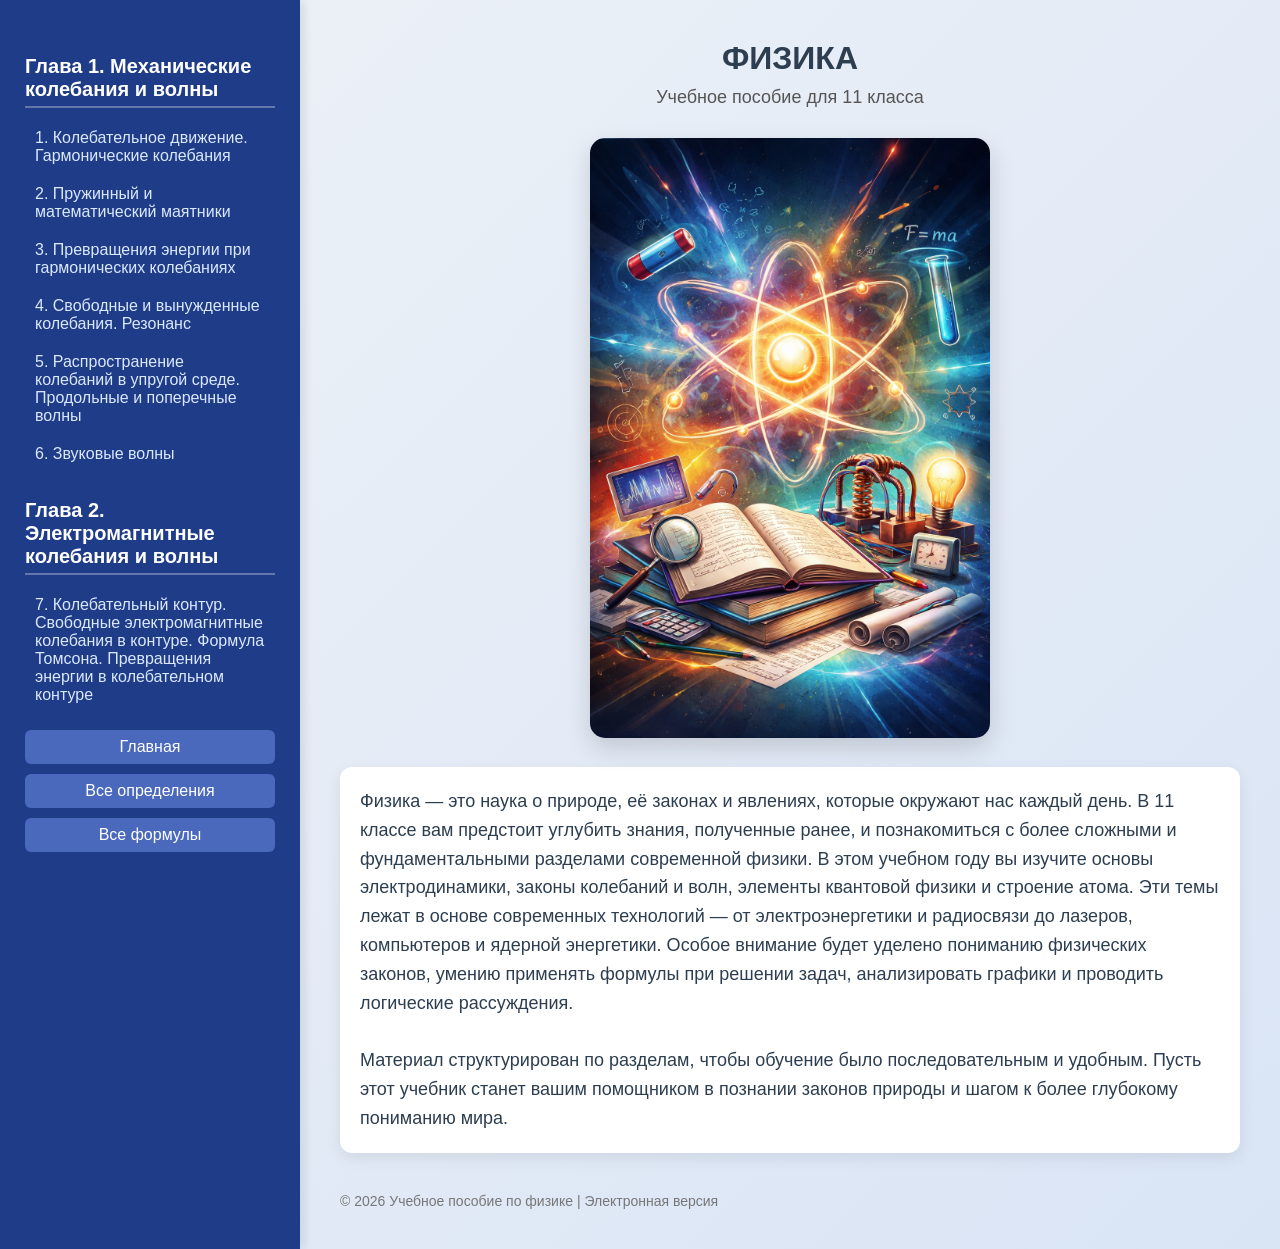
==== index.html @ d3d5358d "Добавил кнопку "Главная"" ====
<!DOCTYPE html>
<html lang="ru">
<head>
    <meta charset="UTF-8">
    <title>Учебное пособие — Физика</title>
    <meta name="viewport" content="width=device-width, initial-scale=1.0">
    <link rel="stylesheet" href="style.css">
</head>

<body>

<aside>

    <h2>Глава 1. Механические колебания и волны</h2>
    <ul class="topic-list">
        <li><a href="topic1.html">1. Колебательное движение. Гармонические колебания</a></li>
        <li><a href="topic2.html">2. Пружинный и математический маятники</a></li>
        <li><a href="topic3.html">3. Превращения энергии при гармонических колебаниях</a></li>
        <li><a href="topic4.html">4. Свободные и вынужденные колебания. Резонанс</a></li>
        <li><a href="topic5.html">5. Распространение колебаний в упругой среде. 
            Продольные и поперечные волны</a></li>
        <li><a href="topic6.html">6. Звуковые волны</a></li>
    </ul>

    <h2>Глава 2. Электромагнитные колебания и волны</h2>
    <ul class="topic-list">
        <li><a href="topic5.html">7. Колебательный контур. Свободные электромагнитные 
            колебания в контуре. Формула Томсона. Превращения энергии в колебательном 
            контуре</a></li>
    </ul>

    <div class="extra-links">
        <a href="index.html">Главная</a>
        <a href="definitions.html">Все определения</a>
        <a href="formulas.html">Все формулы</a>
    </div>
</aside>

<main>
    <header>
        <h1>ФИЗИКА</h1>
        <p>Учебное пособие для 11 класса</p>
    </header>

    <div class="hero-image">
        <img src="assets/Main/physics.png" alt="Иллюстрация программирования">
    </div>

    <div class="intro">
        <p>
            Физика — это наука о природе, её законах и явлениях, которые окружают нас каждый день. В 11 классе вам предстоит углубить знания, полученные ранее, и познакомиться с более сложными и фундаментальными разделами современной физики.
            В этом учебном году вы изучите основы электродинамики, законы колебаний и волн, элементы квантовой физики и строение атома. Эти темы лежат в основе современных технологий — от электроэнергетики и радиосвязи до лазеров, компьютеров и ядерной энергетики.
            Особое внимание будет уделено пониманию физических законов, умению применять формулы при решении задач, анализировать графики и проводить логические рассуждения.
            
        </p>
        <br>
        <p>
            Материал структурирован по разделам, чтобы обучение было последовательным
            и удобным. Пусть этот учебник станет вашим помощником в познании законов природы и шагом к более глубокому пониманию мира.
        </p>
    </div>

    <footer>
        © 2026 Учебное пособие по физике | Электронная версия
    </footer>
</main>

</body>
</html>
---- style.css ----
* {
  margin: 0;
  padding: 0;
  box-sizing: border-box;
  font-family: "Segoe UI", sans-serif;
}

body {
  background: linear-gradient(135deg, #eef2f7, #d9e4f5);
  color: #2c3e50;
  display: flex;
  min-height: 100vh;
}

/* Левое меню */
aside {
  width: 300px;
  background: #1f3c88;
  color: white;
  padding: 25px;
  box-shadow: 4px 0 10px rgba(0, 0, 0, 0.1);
}

aside h2 {
  margin-bottom: 15px;
  font-size: 20px;
  border-bottom: 2px solid rgba(255, 255, 255, 0.3);
  padding-bottom: 5px;
}

.topic-list {
  list-style: none;
  margin-bottom: 20px;
}

.topic-list li {
  margin: 8px 0;
}

.topic-list a {
  text-decoration: none;
  color: #dbe9ff;
  padding: 6px 10px;
  display: block;
  border-radius: 6px;
  transition: all 0.3s ease;
}

.topic-list a:hover {
  background-color: #4a69bd;
  transform: translateX(5px);
  color: white;
}

.extra-links a {
  display: block;
  margin-top: 10px;
  padding: 8px 10px;
  background: #4a69bd;
  color: white;
  text-decoration: none;
  border-radius: 6px;
  text-align: center;
  transition: 0.3s;
}

.extra-links a:hover {
  background: #6a89cc;
}

/* Основная часть */
main {
  flex: 1;
  padding: 40px;
}

header {
  margin-bottom: 30px;
}

header h1 {
  font-size: 32px;
  margin-bottom: 10px;
  text-align: center;
}

header p {
  font-size: 18px;
  color: #555;
  text-align: center;
}

.hero-image {
  margin: 25px 0;
  text-align: center;
}

.hero-image img {
  max-width: 400px;
  width: 100%;
  border-radius: 15px;
  box-shadow: 0 10px 25px rgba(0, 0, 0, 0.15);
}

.intro {
  font-size: 18px;
  line-height: 1.6;
  background: white;
  padding: 20px;
  border-radius: 12px;
  box-shadow: 0 5px 15px rgba(0, 0, 0, 0.08);
}

footer {
  margin-top: 40px;
  font-size: 14px;
  color: #777;
}

/* === СТРАНИЦА ОПРЕДЕЛЕНИЙ === */

.controls {
  display: flex;
  gap: 15px;
  margin-bottom: 25px;
  flex-wrap: wrap;
  width: 100%;
}

.controls input {
  padding: 10px;
  width: 90%;
  border-radius: 8px;
  border: 1px solid #ccc;
}

.controls button {
  width: 8%;
  padding: 10px 15px;
  border-radius: 8px;
  border: none;
  background: #1f3c88;
  color: white;
  cursor: pointer;
  transition: 0.3s;
}

.controls button:hover {
  background: #4a69bd;
}

.definition {
  background: white;
  margin-bottom: 12px;
  border-radius: 10px;
  box-shadow: 0 5px 15px rgba(0, 0, 0, 0.08);
  overflow: hidden;
  transition: 0.3s;
}

.term {
  padding: 14px;
  font-weight: 600;
  cursor: pointer;
  transition: 0.3s;
}

.term:hover {
  background: #eaf0ff;
}

.description {
  max-height: 0;
  overflow: hidden;
  padding: 0 14px;
  background: #f8faff;
  transition: all 0.3s ease;
}

.description.open {
  max-height: 300px;
  padding: 14px;
}

h2 {
  margin-top: 30px;
  margin-bottom: 15px;
  border-bottom: 2px solid #1f3c88;
  padding-bottom: 5px;
}

/* Адаптивность */
@media (max-width: 900px) {
  body {
    flex-direction: column;
  }

  aside {
    width: 100%;
  }
}
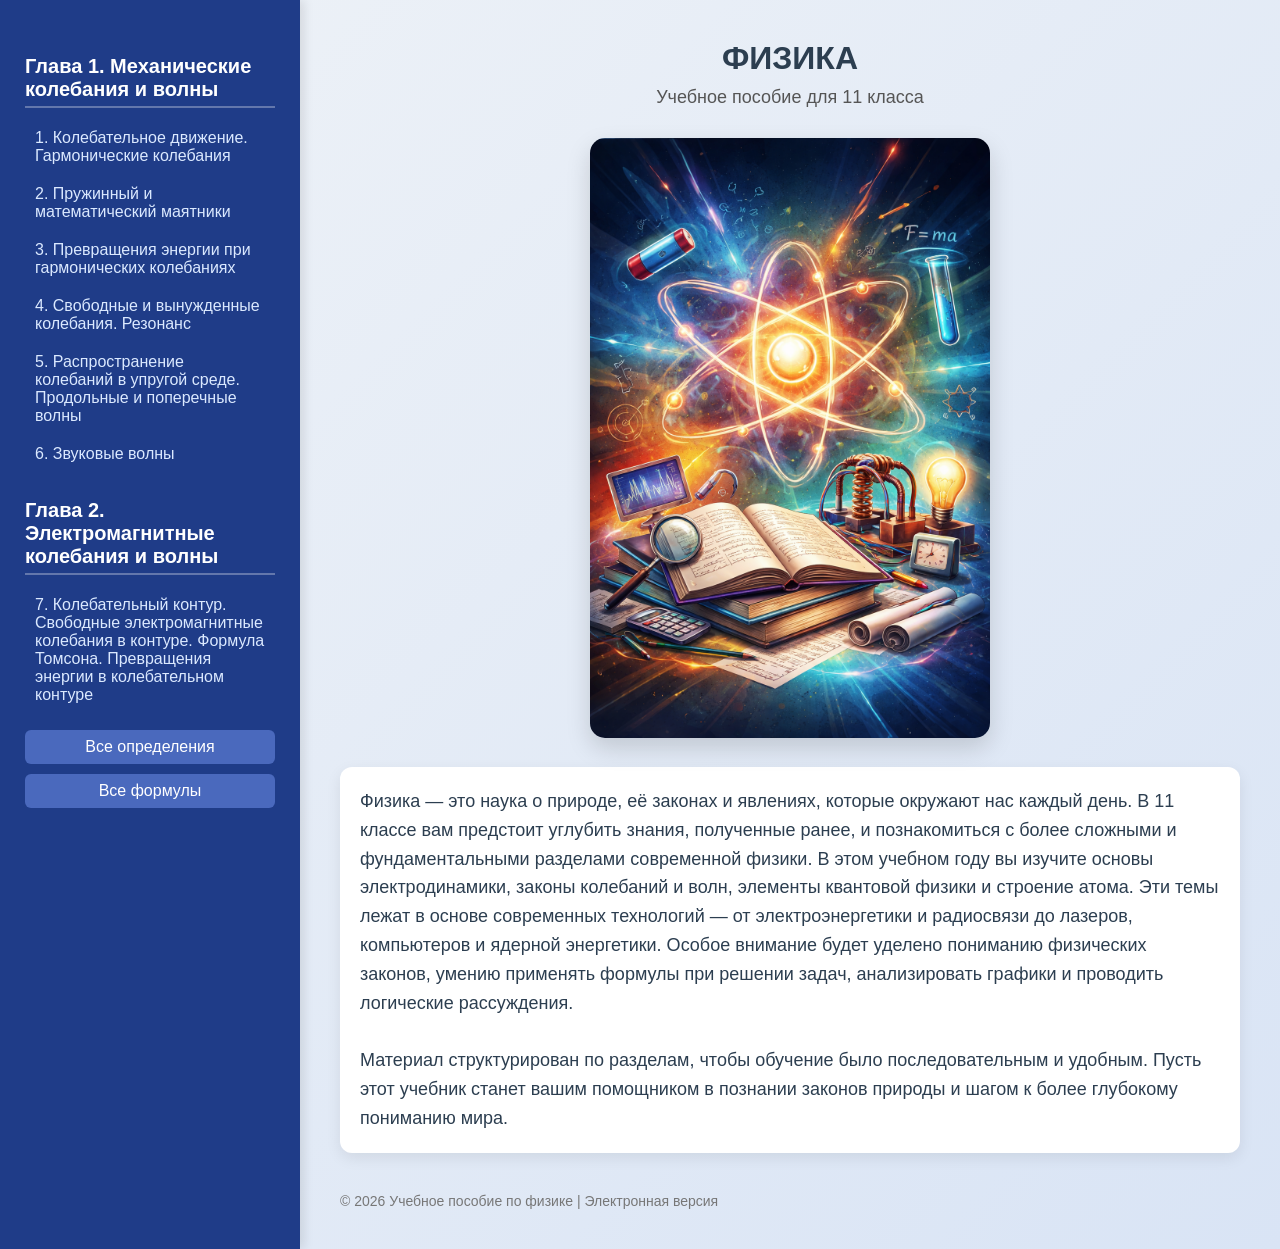
==== commit 6b578a61: "kipish_lutiy" ====
--- a/index.html
+++ b/index.html
@@ -10,10 +10,9 @@
 <body>
 
 <aside>
-
     <h2>Глава 1. Механические колебания и волны</h2>
     <ul class="topic-list">
-        <li><a href="topic1.html">1. Колебательное движение. Гармонические колебания</a></li>
+        <li><a href="chapters/chapter_1.html">1. Колебательное движение. Гармонические колебания</a></li>
         <li><a href="topic2.html">2. Пружинный и математический маятники</a></li>
         <li><a href="topic3.html">3. Превращения энергии при гармонических колебаниях</a></li>
         <li><a href="topic4.html">4. Свободные и вынужденные колебания. Резонанс</a></li>
@@ -30,7 +29,6 @@
     </ul>
 
     <div class="extra-links">
-        <a href="index.html">Главная</a>
         <a href="definitions.html">Все определения</a>
         <a href="formulas.html">Все формулы</a>
     </div>
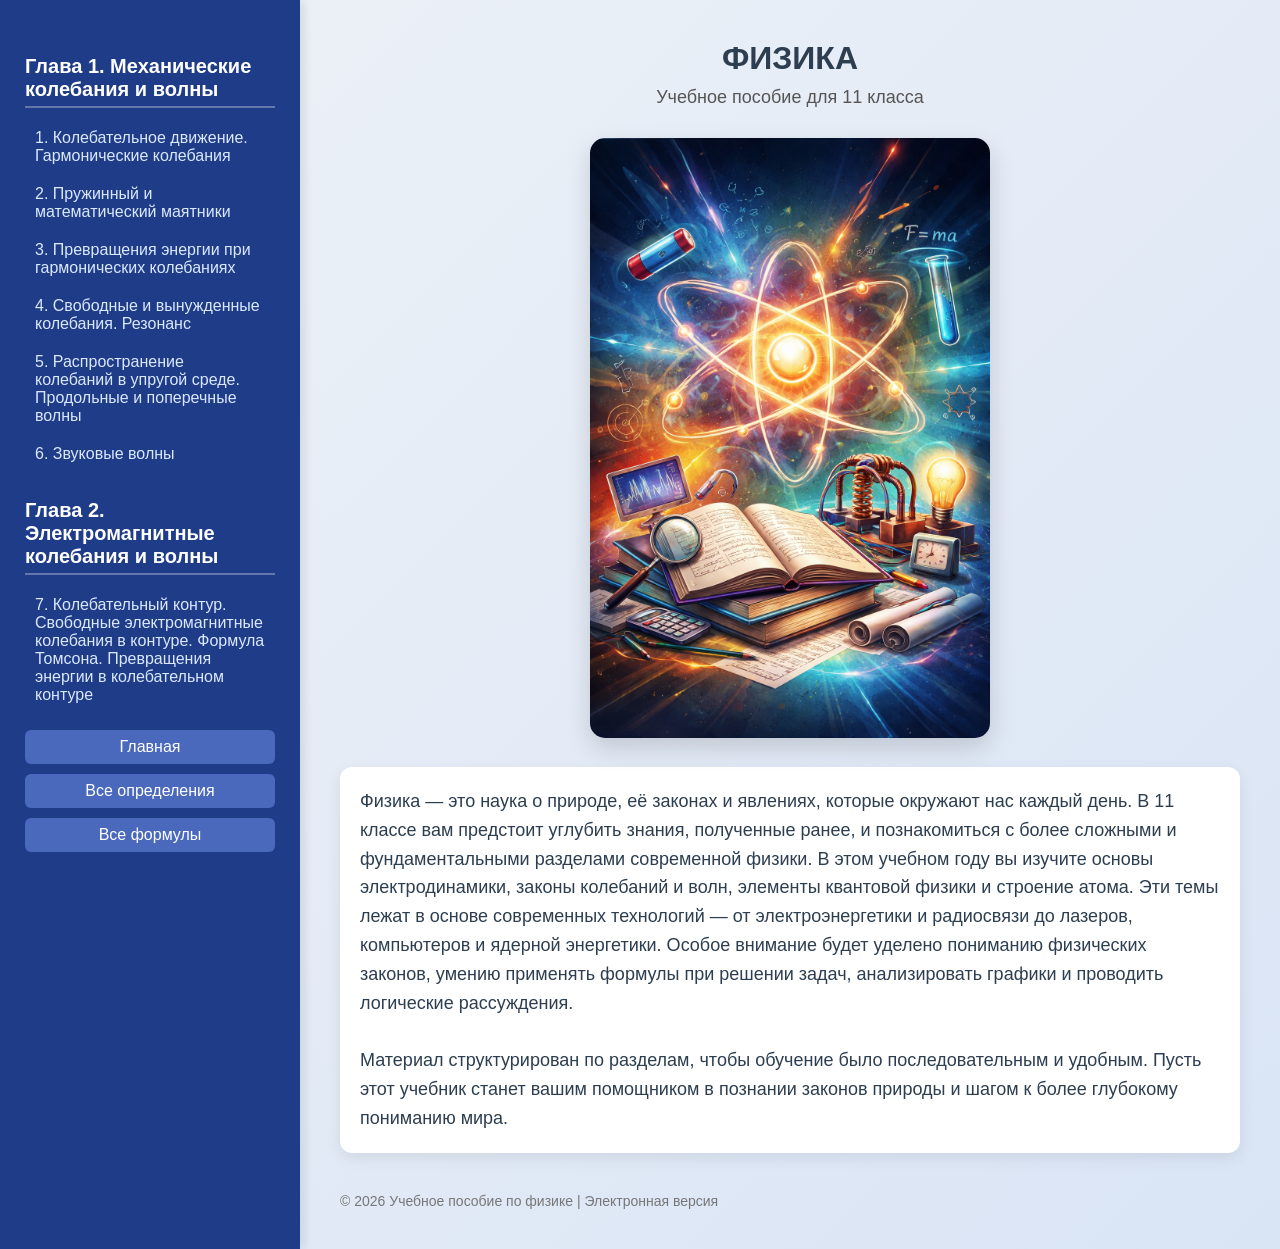
==== commit 3c988818: "Merge remote-tracking branch 'origin/main'" ====
--- a/index.html
+++ b/index.html
@@ -10,25 +10,27 @@
 <body>
 
 <aside>
+
     <h2>Глава 1. Механические колебания и волны</h2>
     <ul class="topic-list">
         <li><a href="chapters/chapter_1.html">1. Колебательное движение. Гармонические колебания</a></li>
-        <li><a href="topic2.html">2. Пружинный и математический маятники</a></li>
-        <li><a href="topic3.html">3. Превращения энергии при гармонических колебаниях</a></li>
-        <li><a href="topic4.html">4. Свободные и вынужденные колебания. Резонанс</a></li>
-        <li><a href="topic5.html">5. Распространение колебаний в упругой среде. 
+        <li><a href="chapters/chapter_2.html">2. Пружинный и математический маятники</a></li>
+        <li><a href="chapters/chapter_3.html">3. Превращения энергии при гармонических колебаниях</a></li>
+        <li><a href="chapters/chapter_4.html">4. Свободные и вынужденные колебания. Резонанс</a></li>
+        <li><a href="chapters/chapter_5.html">5. Распространение колебаний в упругой среде. 
             Продольные и поперечные волны</a></li>
-        <li><a href="topic6.html">6. Звуковые волны</a></li>
+        <li><a href="chapters/chapter_6.html">6. Звуковые волны</a></li>
     </ul>
 
     <h2>Глава 2. Электромагнитные колебания и волны</h2>
     <ul class="topic-list">
-        <li><a href="topic5.html">7. Колебательный контур. Свободные электромагнитные 
+        <li><a href="chapters/chapter_7.html">7. Колебательный контур. Свободные электромагнитные 
             колебания в контуре. Формула Томсона. Превращения энергии в колебательном 
             контуре</a></li>
     </ul>
 
     <div class="extra-links">
+        <a href="index.html">Главная</a>
         <a href="definitions.html">Все определения</a>
         <a href="formulas.html">Все формулы</a>
     </div>
--- a/style.css
+++ b/style.css
@@ -154,11 +154,11 @@
   margin-bottom: 12px;
   border-radius: 10px;
   box-shadow: 0 5px 15px rgba(0, 0, 0, 0.08);
-  overflow: hidden;
   transition: 0.3s;
 }
 
 .term {
+  overflow: visible;
   padding: 14px;
   font-weight: 600;
   cursor: pointer;
@@ -170,16 +170,14 @@
 }
 
 .description {
-  max-height: 0;
-  overflow: hidden;
-  padding: 0 14px;
+  display: none;
+  padding: 14px;
   background: #f8faff;
-  transition: all 0.3s ease;
+  overflow: visible;
 }
 
 .description.open {
-  max-height: 300px;
-  padding: 14px;
+  display: block;
 }
 
 h2 {
@@ -189,6 +187,22 @@
   padding-bottom: 5px;
 }
 
+/* Формулы */
+.formulas {
+  max-width: 900px;
+  margin: auto;
+  font-family: "Times New Roman", serif;
+  line-height: 1.6;
+}
+
+.formula-block {
+  background: #f9f9f9;
+  padding: 20px;
+  margin: 20px 0;
+  border-left: 5px solid #2c3e50;
+  border-radius: 8px;
+}
+
 /* Адаптивность */
 @media (max-width: 900px) {
   body {
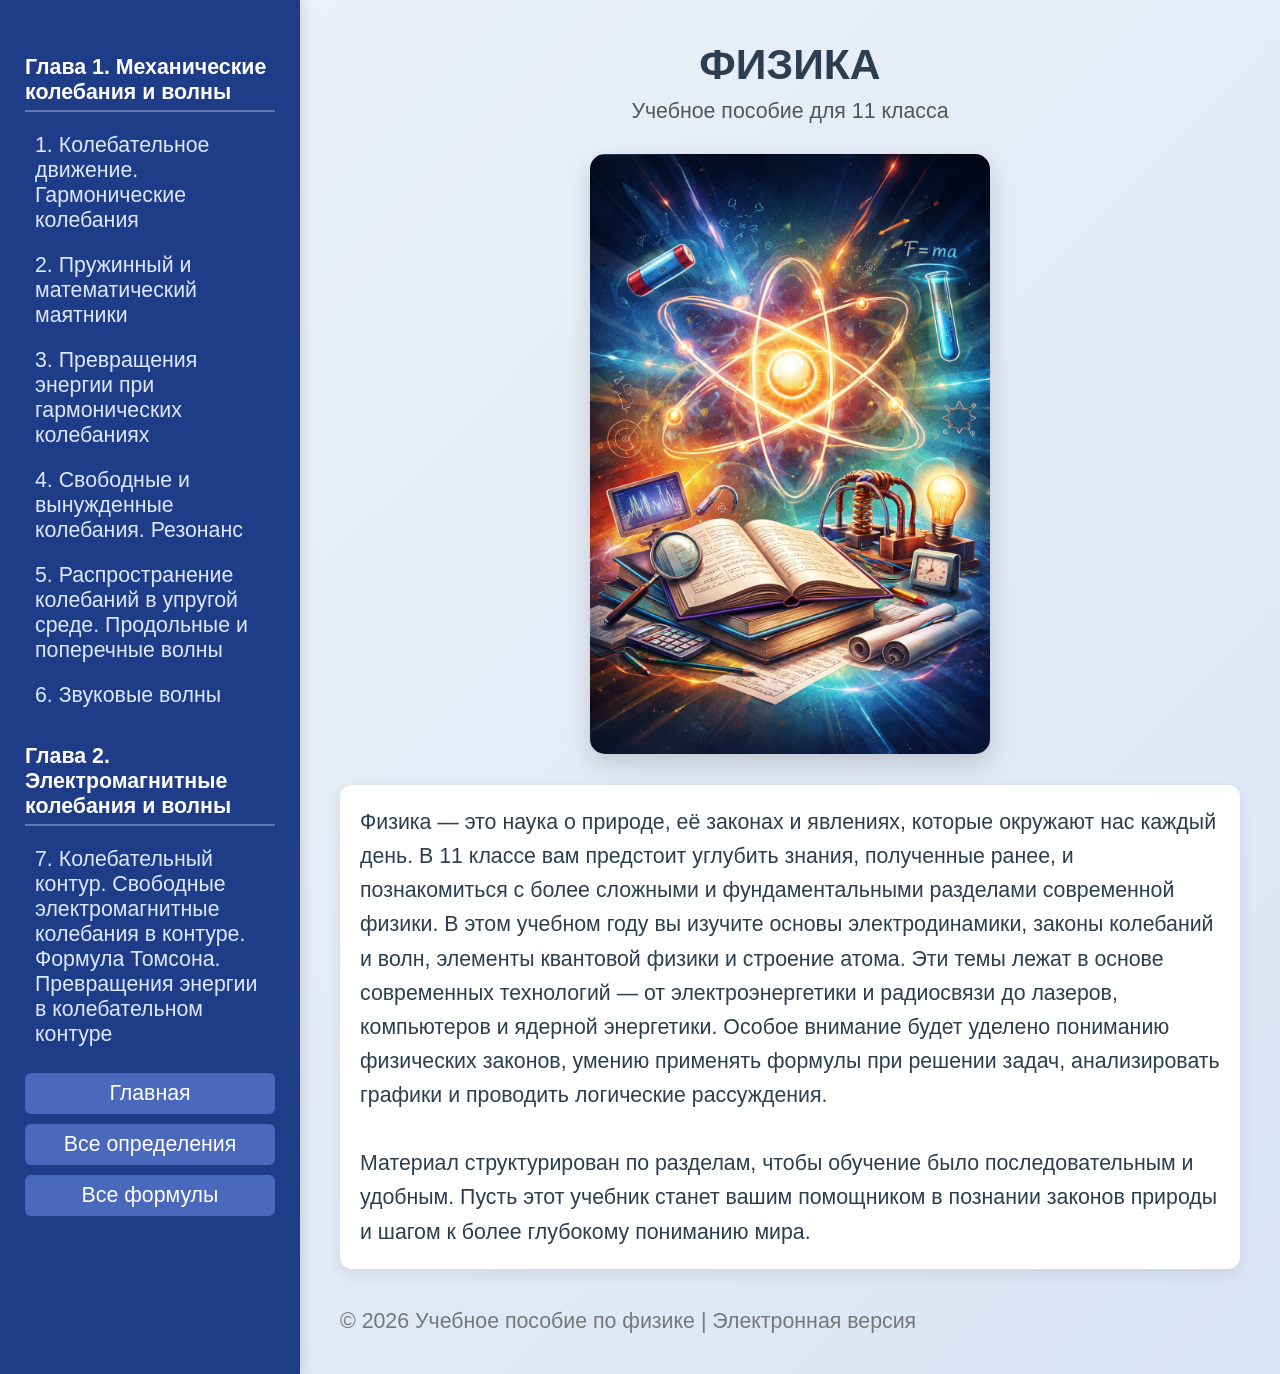
==== commit 342dd0b7: "Поправил текст" ====
--- a/index.html
+++ b/index.html
@@ -13,18 +13,18 @@
 
     <h2>Глава 1. Механические колебания и волны</h2>
     <ul class="topic-list">
-        <li><a href="chapters/chapter_1.html">1. Колебательное движение. Гармонические колебания</a></li>
-        <li><a href="chapters/chapter_2.html">2. Пружинный и математический маятники</a></li>
-        <li><a href="chapters/chapter_3.html">3. Превращения энергии при гармонических колебаниях</a></li>
-        <li><a href="chapters/chapter_4.html">4. Свободные и вынужденные колебания. Резонанс</a></li>
-        <li><a href="chapters/chapter_5.html">5. Распространение колебаний в упругой среде. 
+        <li><a href="chapters/chapter_1.html" id="link-chapter_1">1. Колебательное движение. Гармонические колебания</a></li>
+        <li><a href="chapters/chapter_2.html" id="link-chapter_2">2. Пружинный и математический маятники</a></li>
+        <li><a href="chapters/chapter_3.html" id="link-chapter_3">3. Превращения энергии при гармонических колебаниях</a></li>
+        <li><a href="chapters/chapter_4.html" id="link-chapter_4">4. Свободные и вынужденные колебания. Резонанс</a></li>
+        <li><a href="chapters/chapter_5.html" id="link-chapter_5">5. Распространение колебаний в упругой среде. 
             Продольные и поперечные волны</a></li>
-        <li><a href="chapters/chapter_6.html">6. Звуковые волны</a></li>
+        <li><a href="chapters/chapter_6.html" id="link-chapter_6">6. Звуковые волны</a></li>
     </ul>
 
     <h2>Глава 2. Электромагнитные колебания и волны</h2>
     <ul class="topic-list">
-        <li><a href="chapters/chapter_7.html">7. Колебательный контур. Свободные электромагнитные 
+        <li><a href="chapters/chapter_7.html" id="link-chapter_7">7. Колебательный контур. Свободные электромагнитные 
             колебания в контуре. Формула Томсона. Превращения энергии в колебательном 
             контуре</a></li>
     </ul>
@@ -64,6 +64,34 @@
         © 2026 Учебное пособие по физике | Электронная версия
     </footer>
 </main>
+<script>
+    (function() {
+        const currentChapterId = 'chapter_1';
+        
+        let viewedChapters = JSON.parse(localStorage.getItem('viewedChapters')) || [];
+        if (!viewedChapters.includes(currentChapterId)) {
+            viewedChapters.push(currentChapterId);
+            localStorage.setItem('viewedChapters', JSON.stringify(viewedChapters));
+        }
+        
+        function markVisitedChapters() {
+            const links = document.querySelectorAll('.topic-list a');
+            links.forEach(link => {
+                const linkId = link.id;
+                if (linkId) {
+                    const chapterId = linkId.replace('link-', '');
+                    if (viewedChapters.includes(chapterId) && chapterId !== currentChapterId) {
+                        link.classList.add('visited');
+                    } else {
+                        link.classList.remove('visited');
+                    }
+                }
+            });
+        }
+        
+        document.addEventListener('DOMContentLoaded', markVisitedChapters);
+    })();
+    </script>
 
 </body>
 </html>
--- a/style.css
+++ b/style.css
@@ -6,6 +6,7 @@
 }
 
 body {
+  font-size: 16pt;
   background: linear-gradient(135deg, #eef2f7, #d9e4f5);
   color: #2c3e50;
   display: flex;
@@ -23,7 +24,7 @@
 
 aside h2 {
   margin-bottom: 15px;
-  font-size: 20px;
+  font-size: 16pt;
   border-bottom: 2px solid rgba(255, 255, 255, 0.3);
   padding-bottom: 5px;
 }
@@ -79,13 +80,13 @@
 }
 
 header h1 {
-  font-size: 32px;
+  font-size: 32pt;
   margin-bottom: 10px;
   text-align: center;
 }
 
 header p {
-  font-size: 18px;
+  font-size: 16pt;
   color: #555;
   text-align: center;
 }
@@ -103,7 +104,7 @@
 }
 
 .intro {
-  font-size: 18px;
+  font-size: 16pt;
   line-height: 1.6;
   background: white;
   padding: 20px;
@@ -113,7 +114,7 @@
 
 footer {
   margin-top: 40px;
-  font-size: 14px;
+  font-size: 16pt;
   color: #777;
 }
 
@@ -203,6 +204,40 @@
   border-radius: 8px;
 }
 
+/* ВИДЕО */
+
+.video-block {
+  background: white;
+  border-radius: 16px;
+  padding: 20px;
+  margin-bottom: 30px;
+  box-shadow: 0 6px 18px rgba(0, 0, 0, 0.1);
+  border: 2px solid #f5c542;
+}
+
+.video-block h2 {
+  text-align: center;
+  margin-bottom: 20pt;
+  color: #1f3c88;
+}
+
+.video-block video {
+  width: 100%;
+  border-radius: 12px;
+  display: block;
+}
+
+.video-download {
+  text-align: center;
+  margin-top: 10px;
+}
+
+.video-download a {
+  text-decoration: none;
+  color: #1f3c88;
+  font-weight: 600;
+}
+
 /* Адаптивность */
 @media (max-width: 900px) {
   body {
